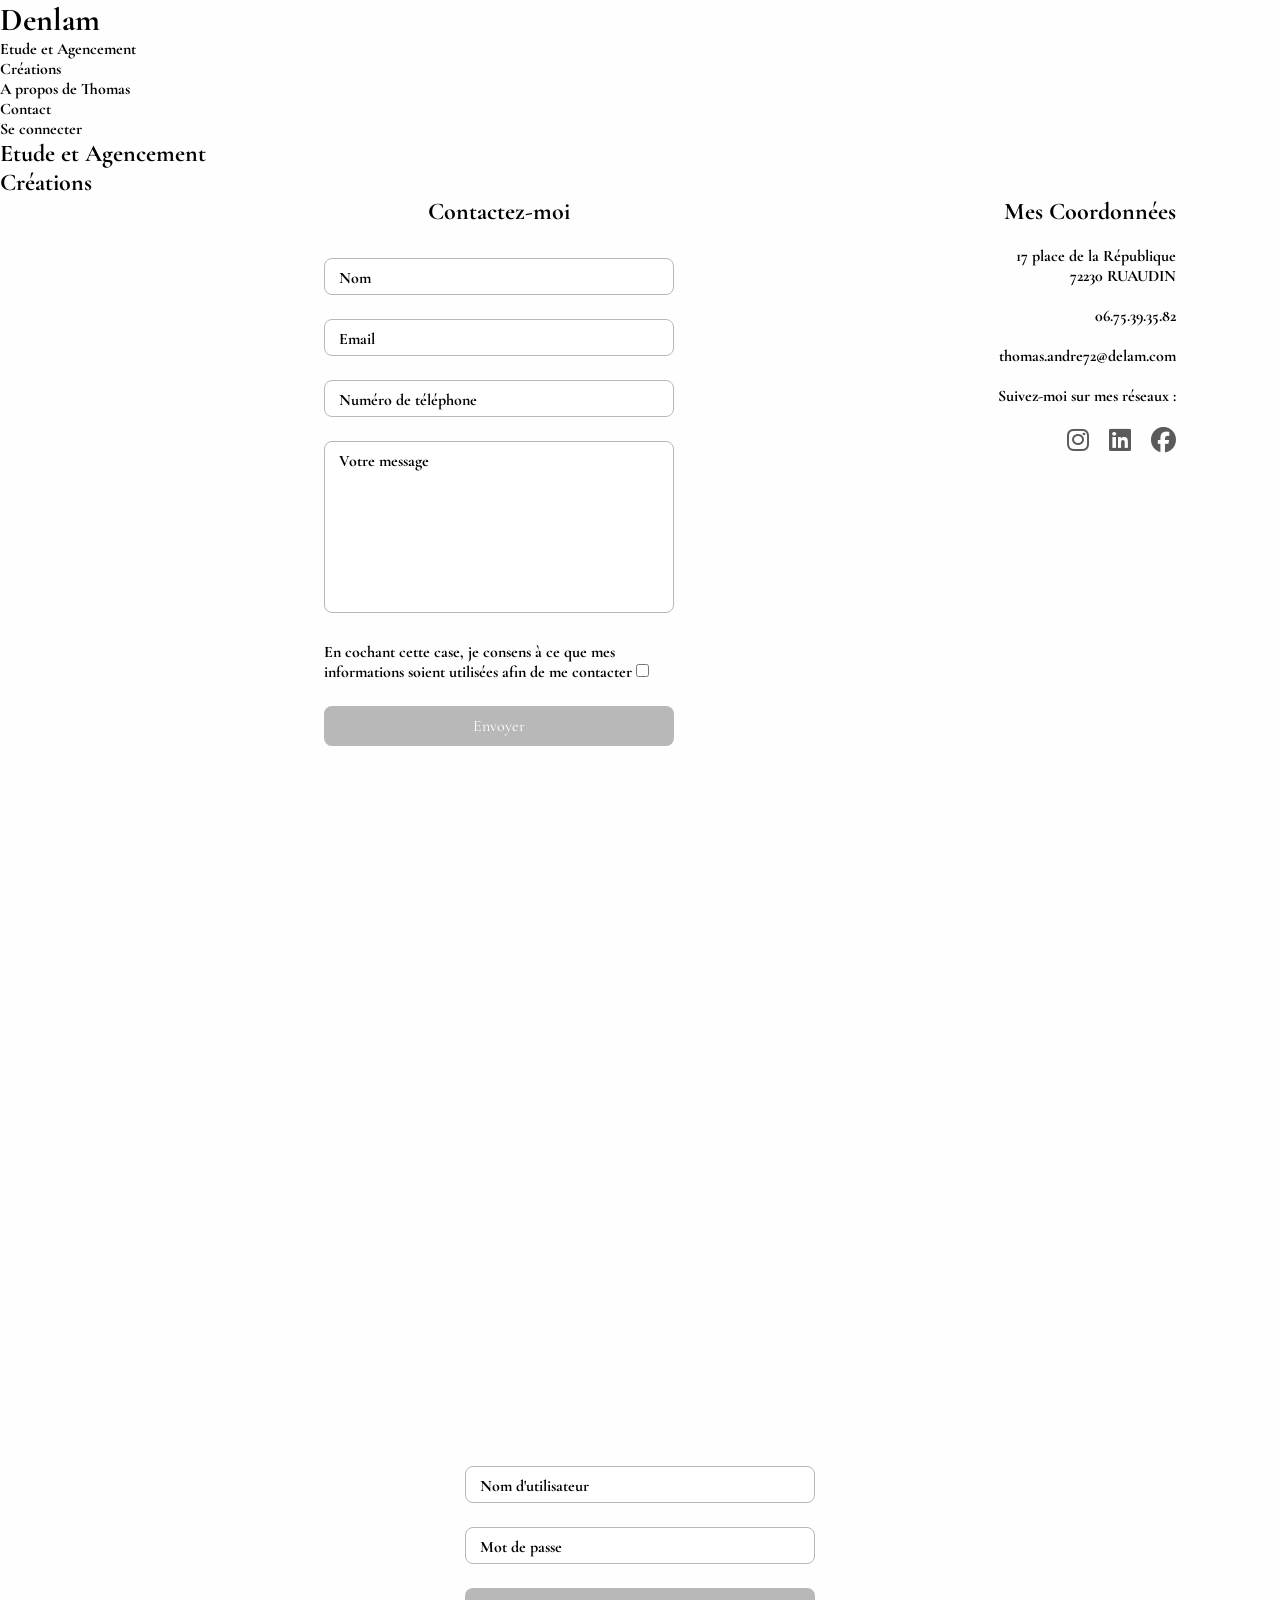
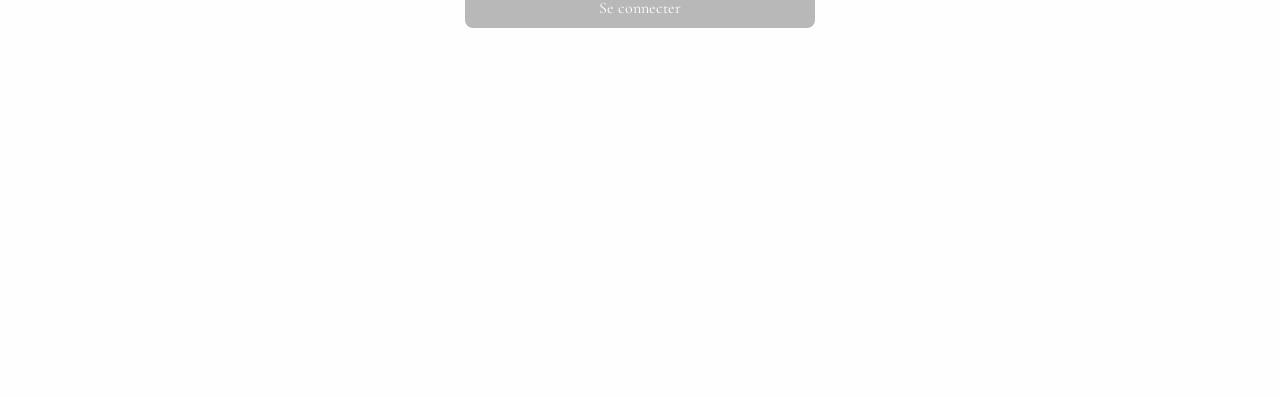
==== index.html @ d14b2eca "Création des formulaires contact et login + coordonnées" ====
<!doctype html>
<html lang="fr">
  <head>
    <meta charset="UTF-8" />
    <meta name="viewport" content="width=device-width, initial-scale=1.0" />
    <title>Denlam</title>
    <link rel="stylesheet" href="styles.css" />
    <link
      rel="stylesheet"
      href="https://cdnjs.cloudflare.com/ajax/libs/font-awesome/6.5.0/css/all.min.css"
    />
    <link rel="preconnect" href="https://fonts.googleapis.com" />
    <link rel="preconnect" href="https://fonts.gstatic.com" crossorigin />
    <link
      href="https://fonts.googleapis.com/css2?family=Cormorant+Garamond:ital,wght@0,300..700;1,300..700&display=swap"
      rel="stylesheet"
    />
  </head>
  <body>
    <header>
      <h1>Denlam</h1>
      <nav>
        <ul>
          <li>Etude et Agencement</li>
          <li>Créations</li>
          <li>A propos de Thomas</li>
          <li>Contact</li>
          <li>Se connecter</li>
        </ul>
      </nav>
    </header>
    <main>
      <section>
        <h2>Etude et Agencement</h2>
      </section>
      <section>
        <h2>Créations</h2>
      </section>
      <section></section>
      <section id="contact">
        <div id="formulaire">
          <h2>Contactez-moi</h2>
          <form action="#" method="post" class="form">
            <div class="input-field">
              <input type="text" required autocomplete="off" />
              <label for="name">Nom</label>
            </div>
            <div class="input-field">
              <input type="email" required autocomplete="off" />
              <label for="email">Email</label>
            </div>
            <div class="input-field">
              <input type="tel" required autocomplete="off" />
              <label for="telephone">Numéro de téléphone</label>
            </div>
            <div class="input-field">
              <textarea
                name="message"
                id="message"
                cols="30"
                rows="10"
                required
              ></textarea>
              <label for="message">Votre message</label>
            </div>
            <label class="container_checkbox"
              >En cochant cette case, je consens à ce que mes informations
              soient utilisées afin de me contacter
              <input type="checkbox" required="required" />
              <span class="checkmark"></span>
            </label>
            <button class="btn">Envoyer</button>
          </form>
        </div>
        <div id="coordonnées">
          <h2>Mes Coordonnées</h2>
          <br />
          <p>17 place de la République</p>
          <p>72230 RUAUDIN</p>
          <br />
          <p>06.75.39.35.82</p>
          <br />
          <p>thomas.andre72@delam.com</p>
          <br />
          <div id="reseaux">
            <p>Suivez-moi sur mes réseaux :</p>
            <span>
              <a href="https://www.instagram.com/" target="_blank"
                ><i class="fa-brands fa-instagram"></i
              ></a>
              <a href="https://www.linkedin.com/" target="_blank"
                ><i class="fa-brands fa-linkedin"></i
              ></a>
              <a href="https://www.facebook.com/" target="_blank"
                ><i class="fa-brands fa-facebook"></i></a
            ></span>
          </div>
        </div>
      </section>
      <section id="login">
        <div>
          <!-- <h2>Se connecter</h2> -->
          <form action="" class="form">
            <div class="input-field">
              <input type="text" required autocomplete="off" />
              <label for="username">Nom d'utilisateur</label>
            </div>
            <div class="input-field">
              <input type="password" required autocomplete="off" />
              <label for="passeword">Mot de passe</label>
            </div>
            <button class="btn">Se connecter</button>
          </form>
        </div>
      </section>
    </main>
    <footer></footer>
  </body>
</html>
---- styles.css ----
/* importer les fonts */
*{
    margin: 0;
    padding: 0;
    box-sizing: border-box;
}
body{
    background-color: rgb(255, 254, 254);
    font-family: "Cormorant Garamond", serif;
    font-weight: 800;
}
#reseaux {
  display: flex;
  flex-direction: column;
  gap: 20px;
}
#reseaux span {
    display: flex;
    justify-content: flex-end; 
    gap: 20px;
}
#reseaux span a {
  font-size: 25px;
  color: rgb(91, 89, 89);
}
#contact{
    display: flex;
}
#formulaire{ 
    height: 100vh;  
    display: flex;
    width: 78%;
    flex-direction: column;
    justify-content: flex-start;
    align-items: center;
}
#coordonnées{
    display: flex;
    flex-direction: column;
    text-align: right;
    padding-right: 80px;
}
textarea{
    resize: none;
    width: 100%;
}
form {
  max-width: 900px;
  margin: 2rem auto;
  display: flex;
  flex-direction: column;
  gap: 1.5rem;
}

#login{
    position: relative;
    height: 100vh;
    display: flex;
    flex-direction: column;
    justify-content: center;
    align-items: center;
}
.input-field,
.container_checkbox{
    position: relative;
    width: 350px;
}
.input-field label{
    position: absolute;
    pointer-events: none;
    border-color: transparent;
    left: 15px;
    transform: translateY(0.6rem);
    transition: all 0.3s ease;
}
.input-field input,
.input-field textarea{
    padding: 10px 15px;
    font-style: 1rem;
    border-radius: 8px;
    border: 1px solid #b9b8b8;
    letter-spacing: 1px;
    width: 100%;
    background-color: #ffffff;
}
.input-field input:focus,
.input-field input:valid,
.input-field textarea:focus,
.input-field textarea:valid{
outline: none;
}
.input-field input:focus ~ label,
.input-field input:valid ~ label,
.input-field textarea:focus ~ label,
.input-field textarea:valid ~ label{
    transform: translateY(-51%) translateX(-10px) scale(0.8);
background-color: #fff;
padding: 0px 5px;
color: #b9b8b8;
font-weight: bold;
letter-spacing: 1px;
border: none;
border-radius: 100px;
}

.btn{
    padding: 10px 15px;
    font-size: 1rem;
    font-family: "Cormorant Garamond", serif;
    border-radius: 8px;
    border: none;
    background-color: #b9b8b8;
    color: #fff;
    cursor: pointer;
}
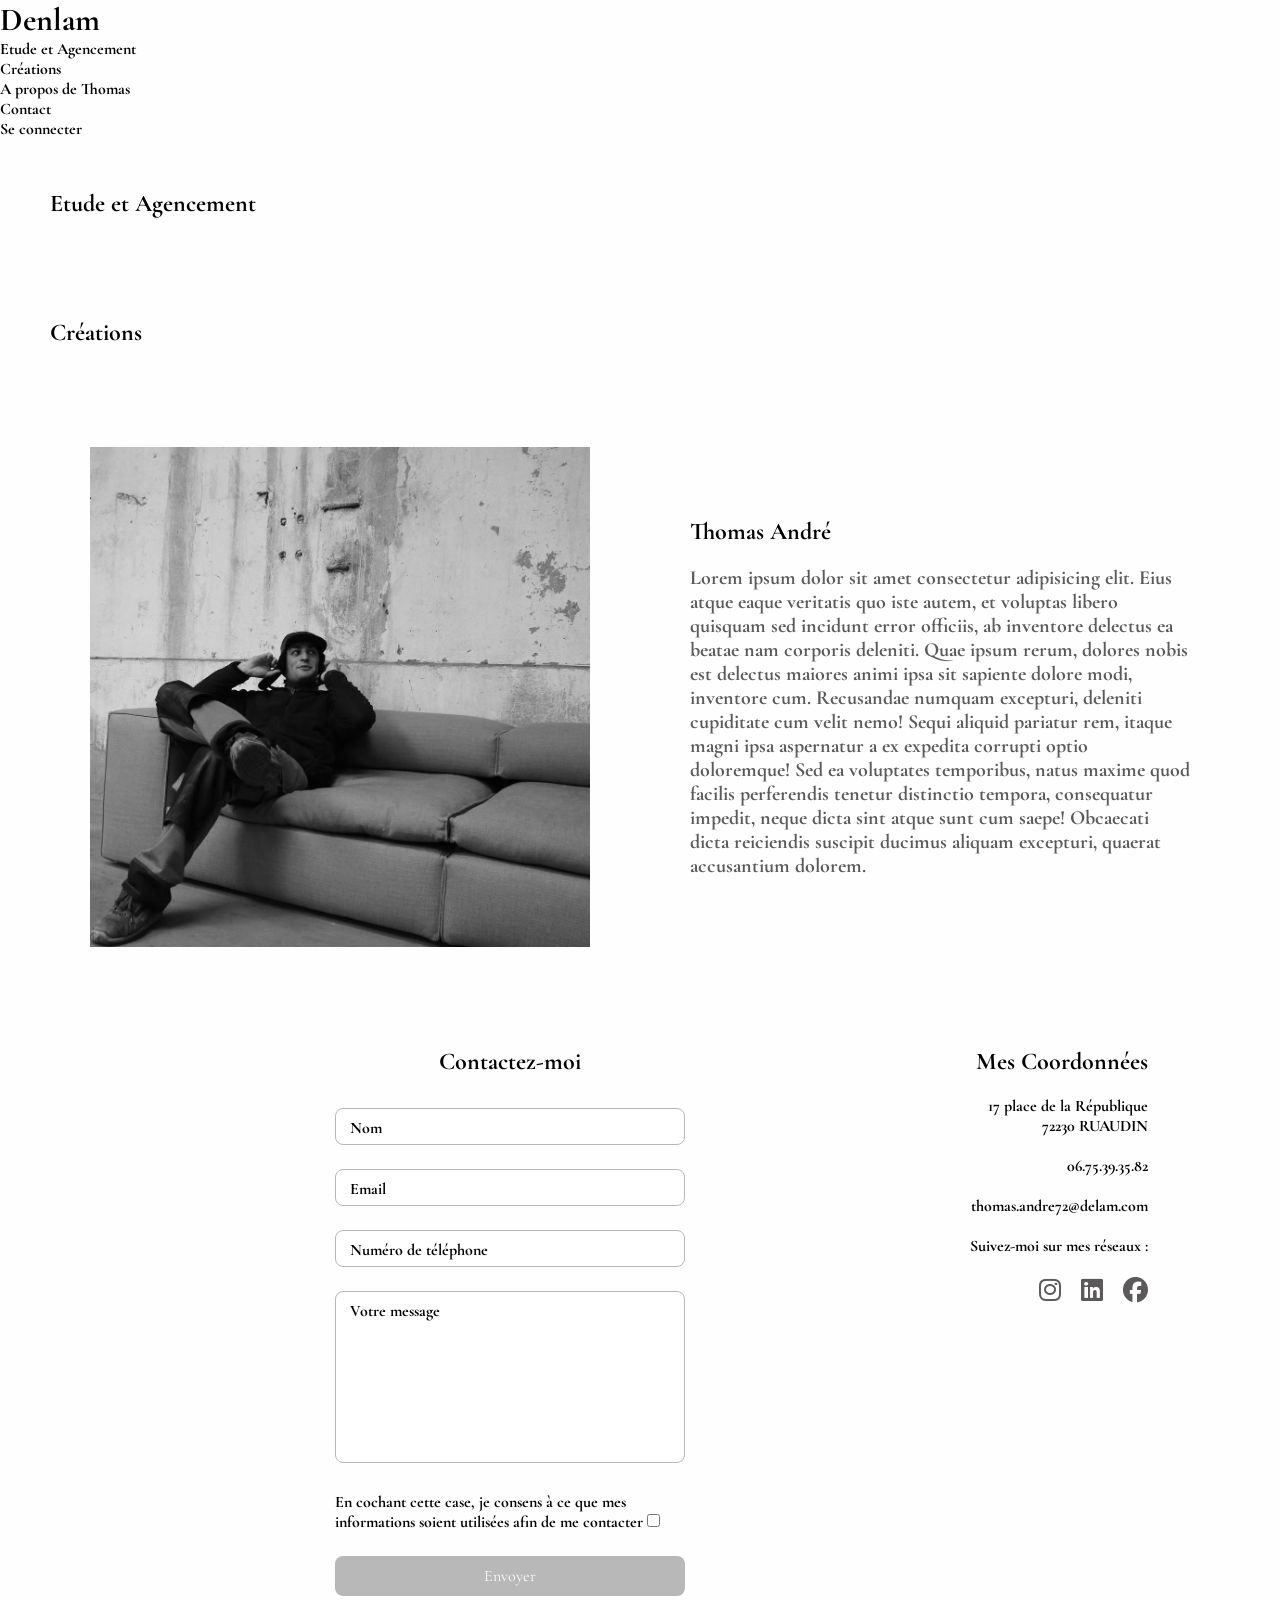
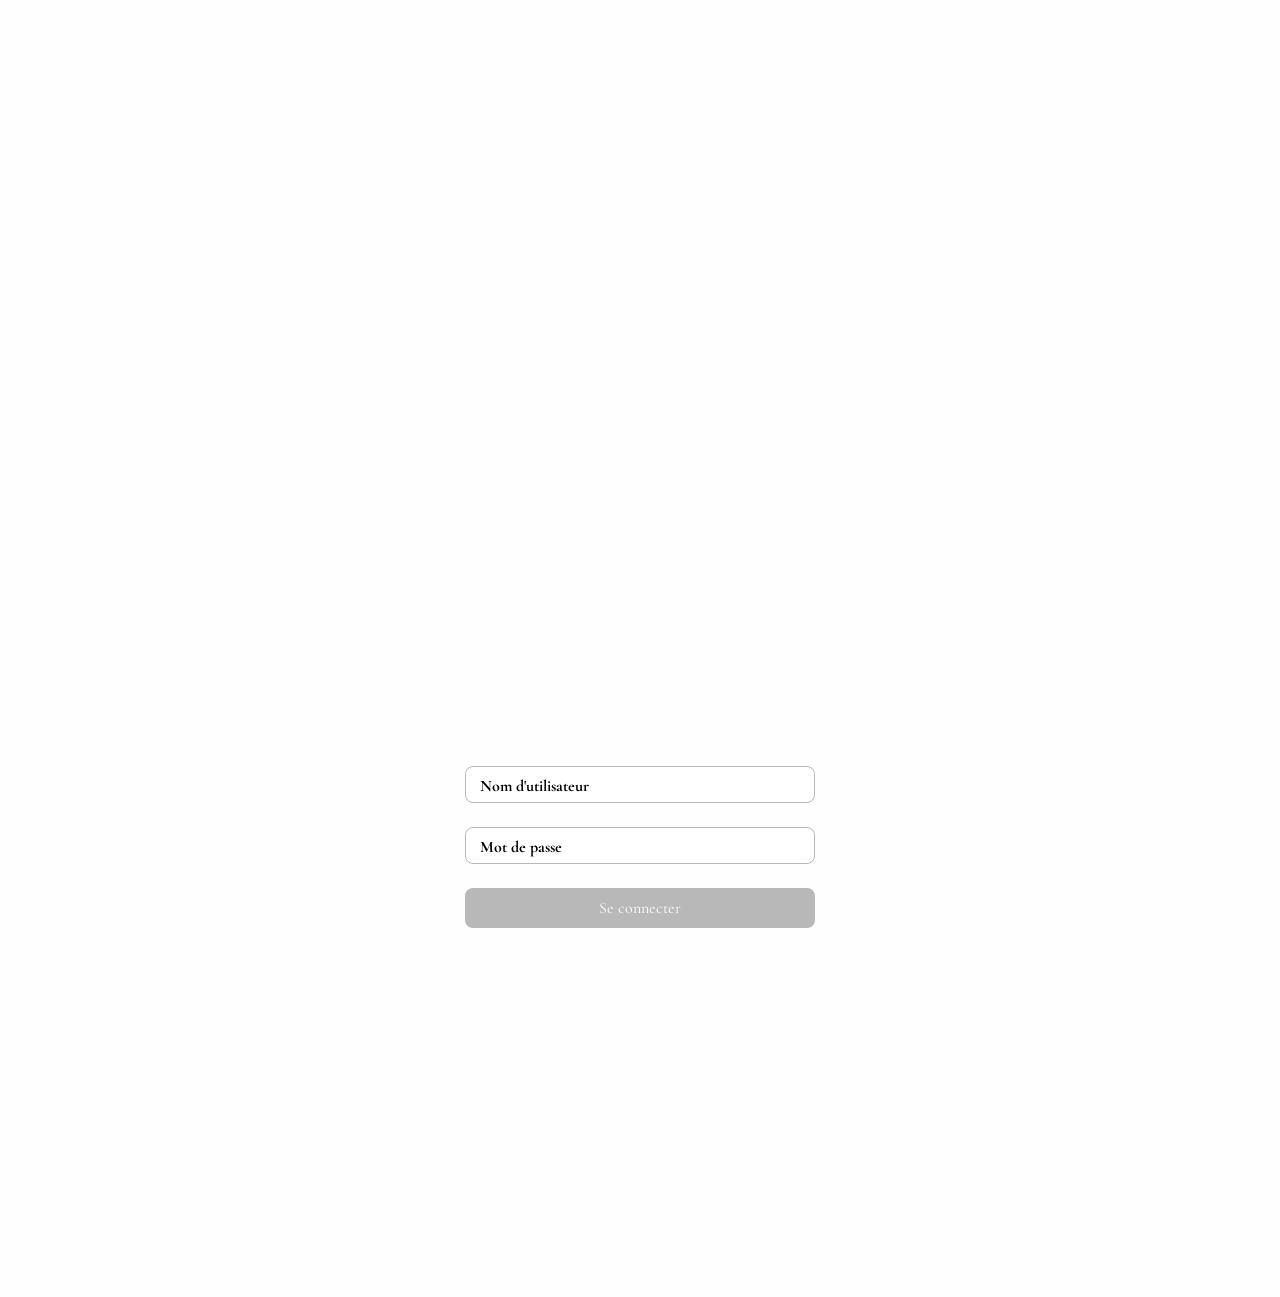
==== commit d24297d7: "Ajout partie A propos" ====
--- a/index.html
+++ b/index.html
@@ -36,7 +36,32 @@
       <section>
         <h2>Créations</h2>
       </section>
-      <section></section>
+      <section id="apropos">
+        <div>
+          <img
+            src="./29187328_342070366296998_4856011482237763584_n.jpg"
+            alt="Portrait de Thomas"
+          />
+          <span>
+            <h2>Thomas André</h2>
+            <br />
+            <p>
+              Lorem ipsum dolor sit amet consectetur adipisicing elit. Eius
+              atque eaque veritatis quo iste autem, et voluptas libero quisquam
+              sed incidunt error officiis, ab inventore delectus ea beatae nam
+              corporis deleniti. Quae ipsum rerum, dolores nobis est delectus
+              maiores animi ipsa sit sapiente dolore modi, inventore cum.
+              Recusandae numquam excepturi, deleniti cupiditate cum velit nemo!
+              Sequi aliquid pariatur rem, itaque magni ipsa aspernatur a ex
+              expedita corrupti optio doloremque! Sed ea voluptates temporibus,
+              natus maxime quod facilis perferendis tenetur distinctio tempora,
+              consequatur impedit, neque dicta sint atque sunt cum saepe!
+              Obcaecati dicta reiciendis suscipit ducimus aliquam excepturi,
+              quaerat accusantium dolorem.
+            </p></span
+          >
+        </div>
+      </section>
       <section id="contact">
         <div id="formulaire">
           <h2>Contactez-moi</h2>
--- a/styles.css
+++ b/styles.css
@@ -9,6 +9,28 @@
     font-family: "Cormorant Garamond", serif;
     font-weight: 800;
 }
+#apropos img{
+    height: 500px;
+}
+#apropos div{
+    display: flex;
+    justify-content: space-around;
+    align-items: center;
+    gap: 20px;
+}
+#apropos p{
+    width: 500px;
+    font-size: 20px;
+    color: rgb(91, 89, 89);
+}
+
+section {
+    padding: 50px;
+}
+
+
+
+
 #reseaux {
   display: flex;
   flex-direction: column;
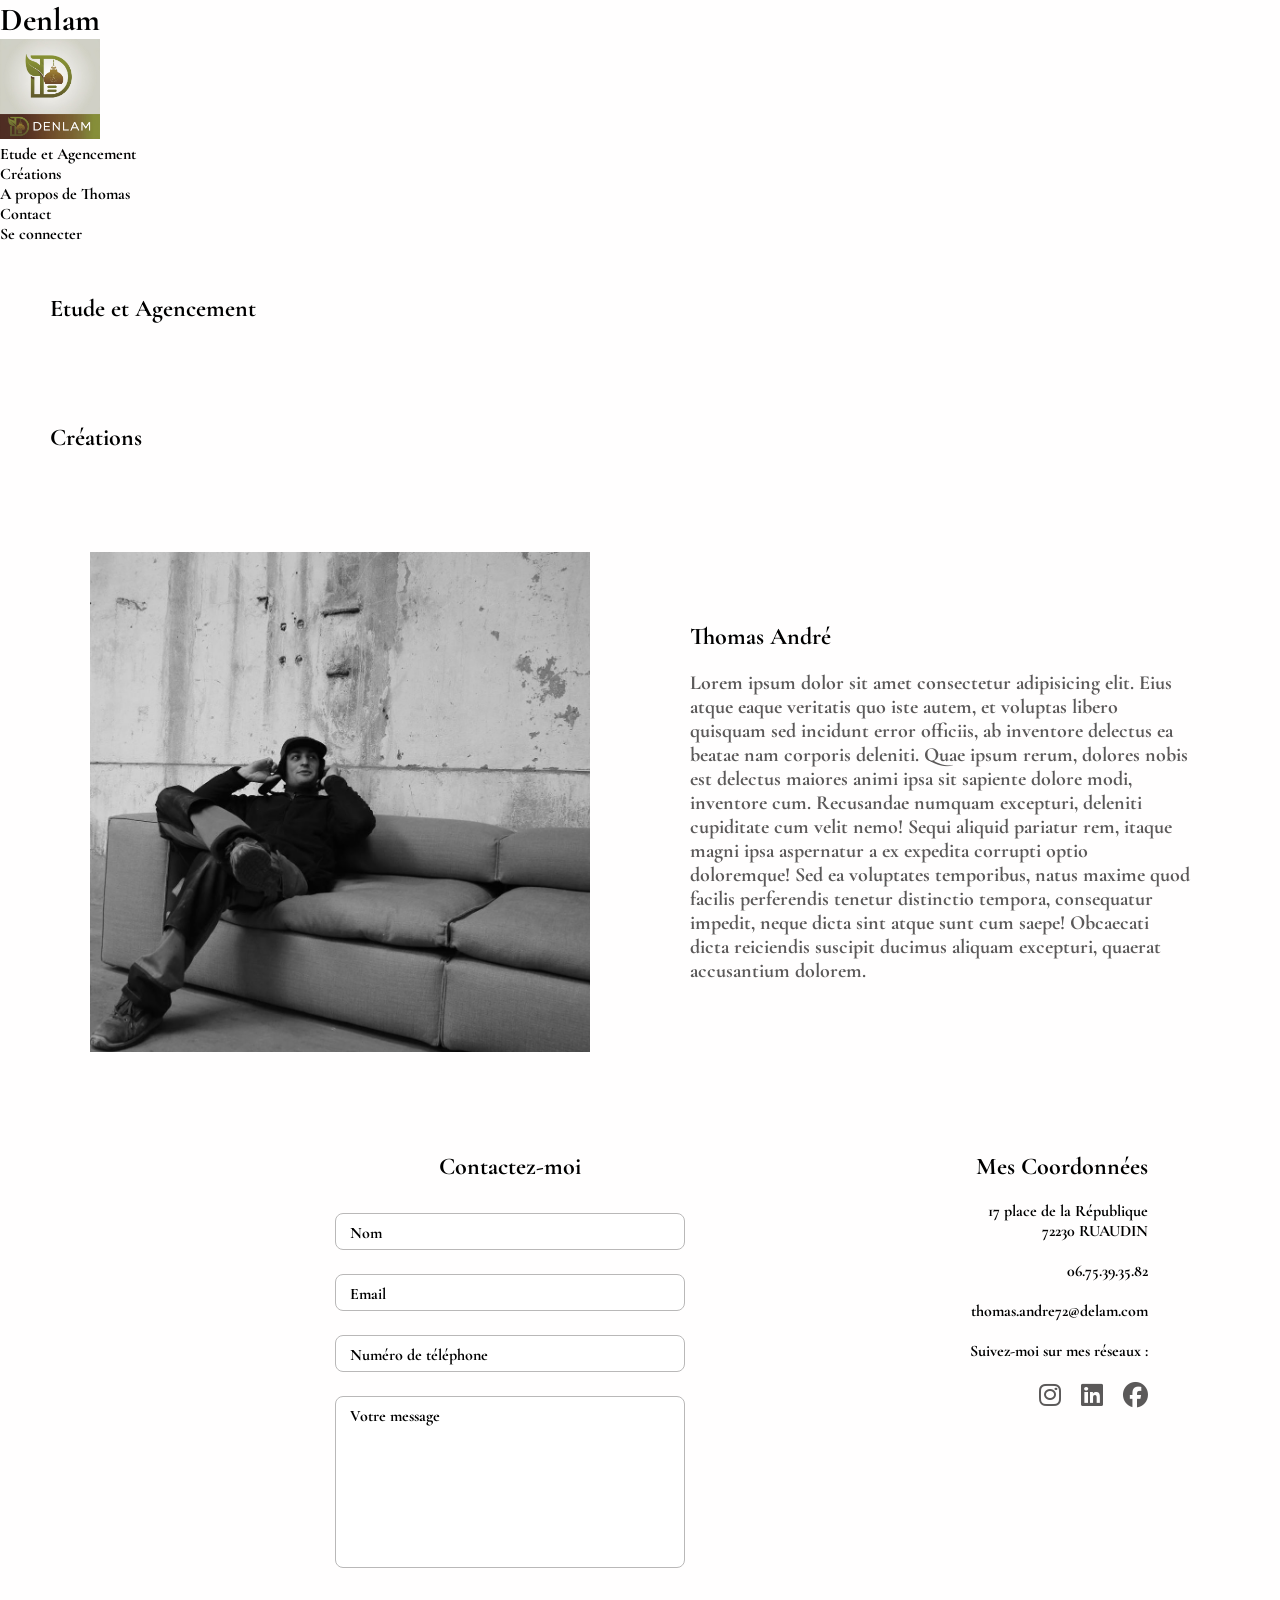
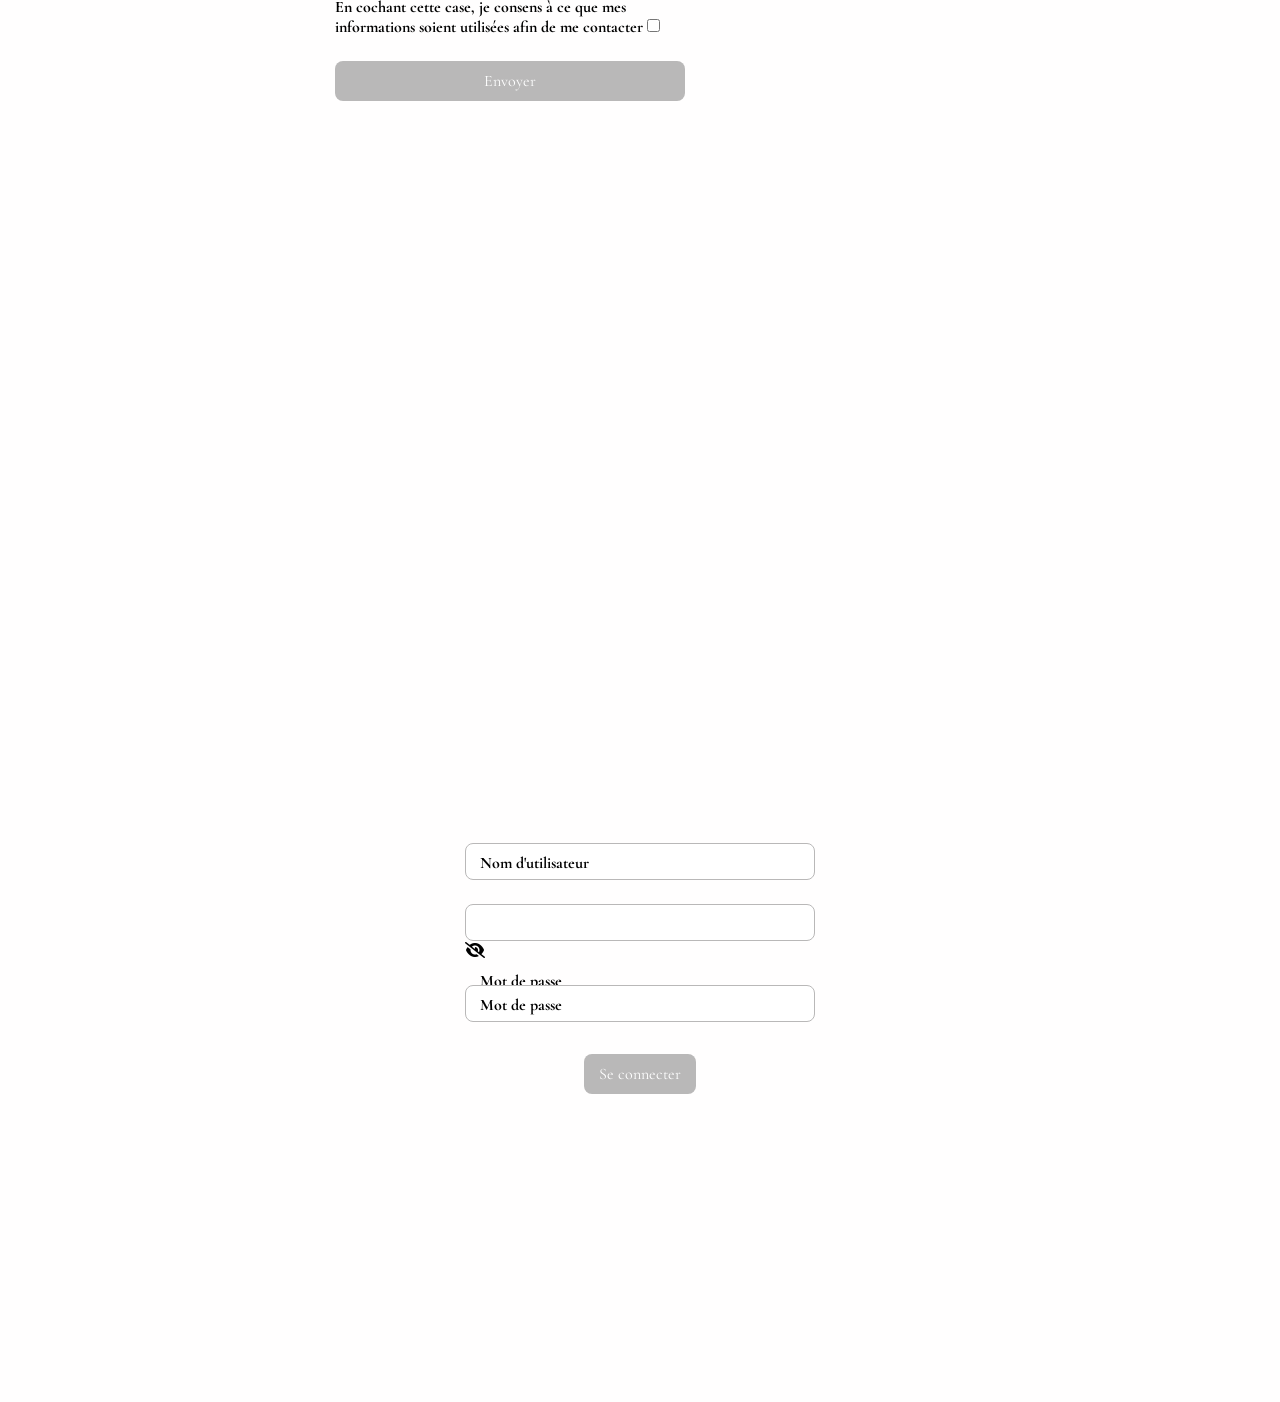
==== commit 0b35114c: "Ajout eye passeword" ====
--- a/index.html
+++ b/index.html
@@ -15,10 +15,12 @@
       href="https://fonts.googleapis.com/css2?family=Cormorant+Garamond:ital,wght@0,300..700;1,300..700&display=swap"
       rel="stylesheet"
     />
+    <script src="script.js" defer></script>
   </head>
   <body>
     <header>
       <h1>Denlam</h1>
+      <img src="./original.png" alt="">
       <nav>
         <ul>
           <li>Etude et Agencement</li>
@@ -130,9 +132,32 @@
               <input type="text" required autocomplete="off" />
               <label for="username">Nom d'utilisateur</label>
             </div>
+
             <div class="input-field">
-              <input type="password" required autocomplete="off" />
-              <label for="passeword">Mot de passe</label>
+              <div class="input-wrapper">
+                <input
+                  type="password"
+                  required
+                  autocomplete="off"
+                  class="input-control"
+                  id="passwordField"
+                />
+                <i class="fa-solid fa-eye-slash" id="eyeIconClose"></i>
+              <i class="fa-solid fa-eye" id="eyeIconOpen" style="display: none;"></i>
+            </div>
+                <label for="password" class="input-label" >Mot de passe</label>
+              </div>
+
+              <!-- OK SANS EYE  -->
+              <div class="input-field">
+                <input
+                  type="password"
+                  required
+                  autocomplete="off"
+                  class="input-control"
+                />
+                <label for="passeword" class="input-label">Mot de passe</label>
+              </div>
             </div>
             <button class="btn">Se connecter</button>
           </form>
--- a/styles.css
+++ b/styles.css
@@ -8,6 +8,10 @@
     background-color: rgb(255, 254, 254);
     font-family: "Cormorant Garamond", serif;
     font-weight: 800;
+}
+header img{
+    height: 100px;  
+    
 }
 #apropos img{
     height: 500px;
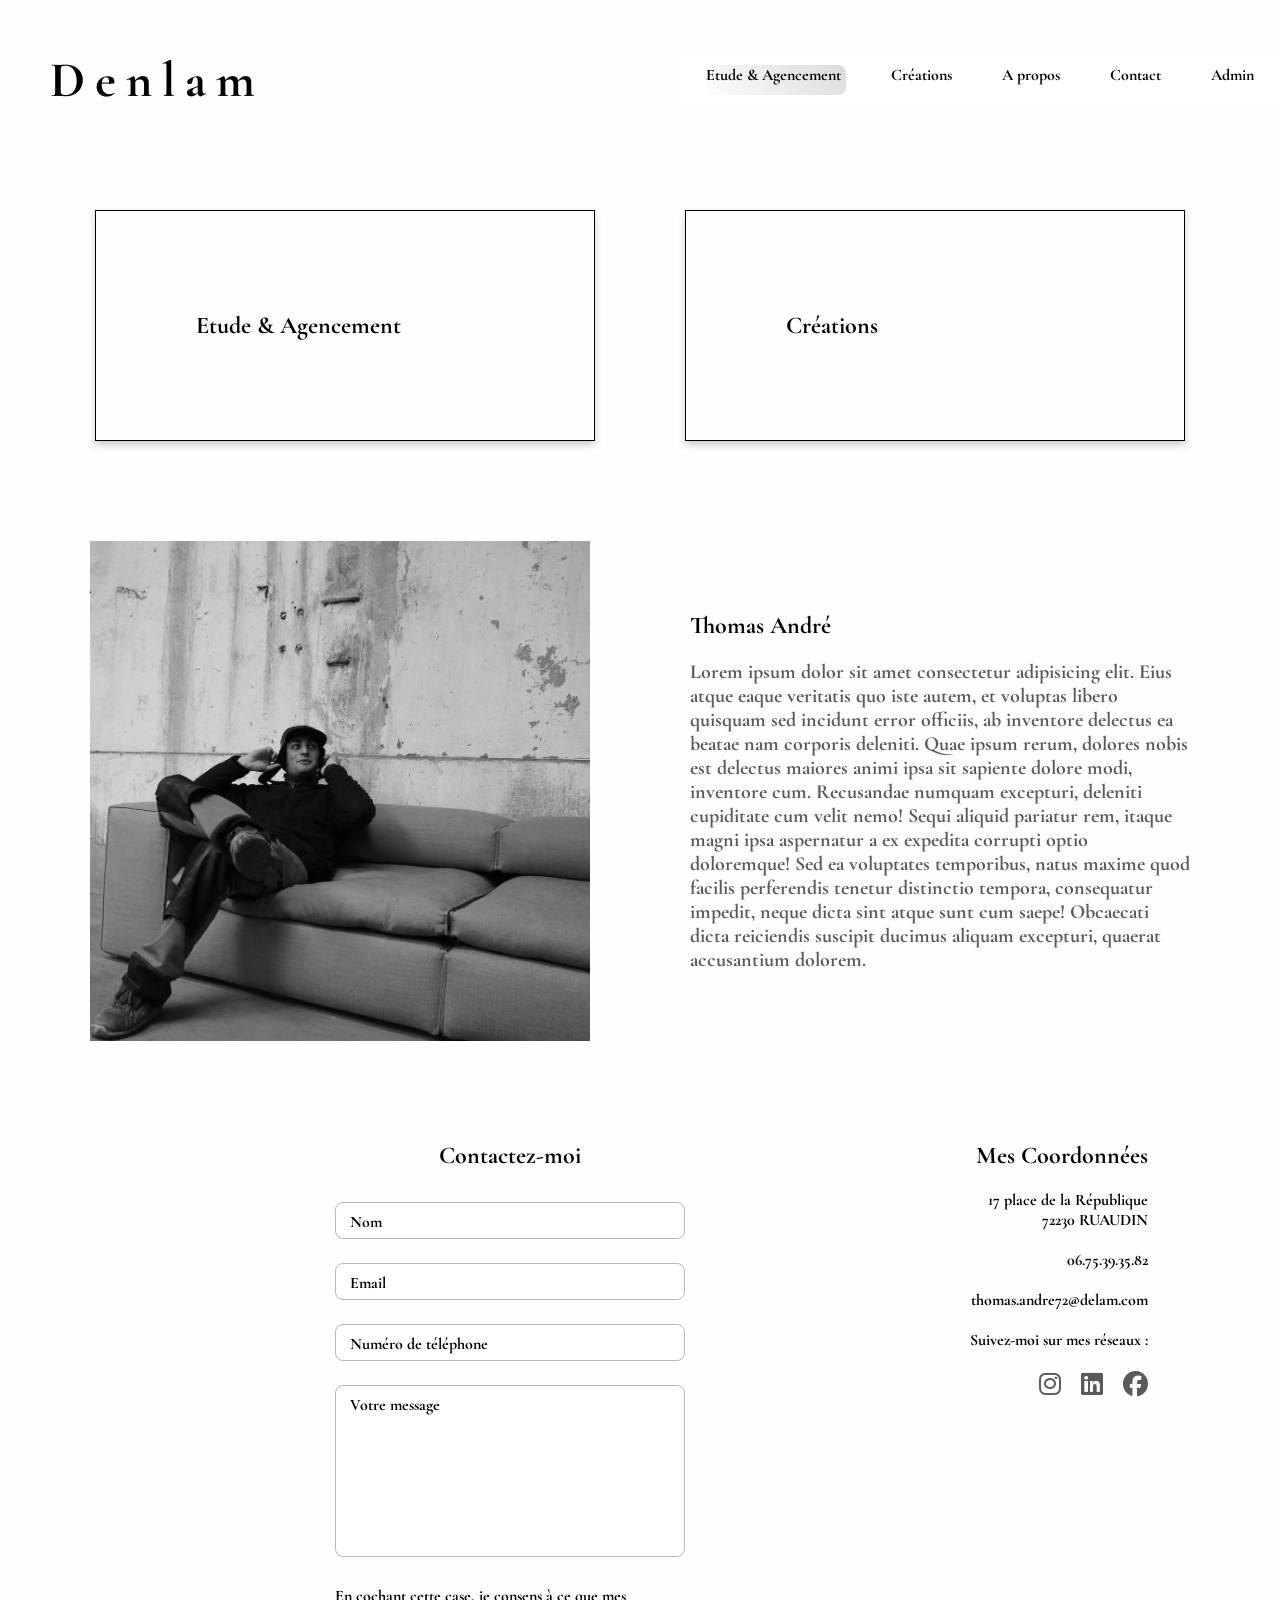
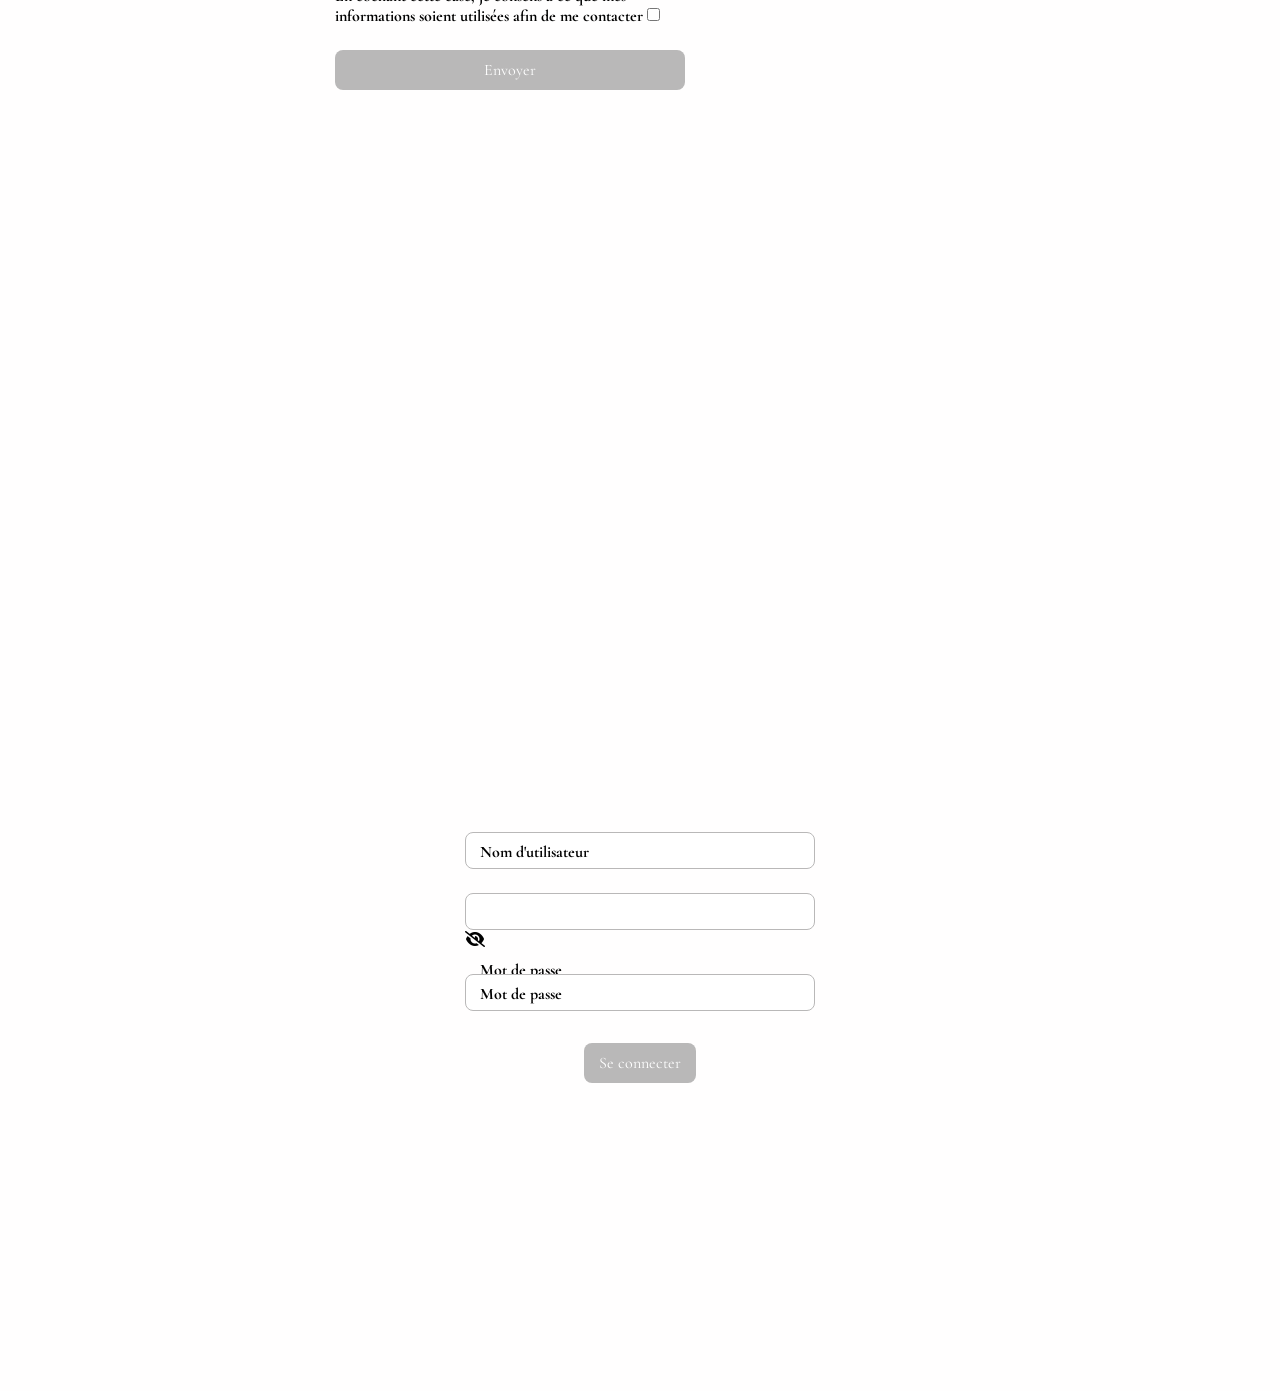
==== commit 96d35e64: "Ajout de la barre de navigation" ====
--- a/index.html
+++ b/index.html
@@ -20,23 +20,25 @@
   <body>
     <header>
       <h1>Denlam</h1>
-      <img src="./original.png" alt="">
       <nav>
         <ul>
-          <li>Etude et Agencement</li>
-          <li>Créations</li>
-          <li>A propos de Thomas</li>
-          <li>Contact</li>
-          <li>Se connecter</li>
+          <li><a href="">Etude & Agencement</a></li>
+          <li><a href="">Créations</a></li>
+          <li><a href="#apropos">A propos</a></li>
+          <li><a href="#contact">Contact</a></li>
+          <li><a href="#login">Admin</a></li>
+          <span></span>
         </ul>
       </nav>
     </header>
     <main>
-      <section>
-        <h2>Etude et Agencement</h2>
-      </section>
-      <section>
+      <section id="card">
+      <div>
+        <h2>Etude & Agencement</h2>
+      </div>
+      <div>
         <h2>Créations</h2>
+      </div>
       </section>
       <section id="apropos">
         <div>
--- a/styles.css
+++ b/styles.css
@@ -9,10 +9,99 @@
     font-family: "Cormorant Garamond", serif;
     font-weight: 800;
 }
-header img{
-    height: 100px;  
-    
-}
+header{
+    margin-top: 50px;
+    margin-bottom: 50px;
+    margin-left: 50px;
+    display: flex;
+    justify-content: space-between;
+    align-items: center;
+}
+h1{
+    letter-spacing: 10px;
+    font-size: 50px;
+}
+nav{
+    position: relative;
+    width: 600px;
+    height: 50px;
+    background: rgb(255, 255, 255);
+    border-radius: 8px;
+    display: flex;
+    justify-content: center;
+    align-items: center;
+}
+nav ul{
+  display: flex;
+  list-style: none;
+  height: 60%;
+  gap: 50px;
+  position: relative;
+}
+
+nav ul span{
+  position: absolute;
+    top: 0;
+    left: 0;
+    width: 140px;
+    height: 100%;
+    background: linear-gradient(45deg,#fcf9f9, #b9b8b8 );
+    border-radius: 8px;
+    transition: 0.5s;
+    z-index: 0;
+    opacity: 0.5;
+}
+
+nav ul li a{
+  position: relative;
+  z-index: 1;
+  text-decoration: none;
+  color: black;
+}
+
+/* déplacements */
+
+nav ul li:nth-child(1):hover ~ span{
+  left: 0;
+}
+
+nav ul li:nth-child(2):hover ~ span{
+  left: 165px;   
+  width: 100px;  
+}
+
+nav ul li:nth-child(3):hover ~ span{
+  left: 275px;   
+  width: 100px;  
+}
+
+nav ul li:nth-child(4):hover ~ span{
+  left: 380px;   
+  width: 100px;   
+}
+
+nav ul li:nth-child(5):hover ~ span{
+  left: 480px;   
+  width: 100px;   
+}
+
+#card{
+    display: flex;
+    justify-content: space-around;
+}
+#card > div{
+    border: 1px solid black;
+    box-shadow: 0 4px 8px rgba(0, 0, 0, 0.2);
+    width: 500px;
+    padding: 100px;
+    cursor: pointer;
+}
+
+
+
+
+
+
 #apropos img{
     height: 500px;
 }
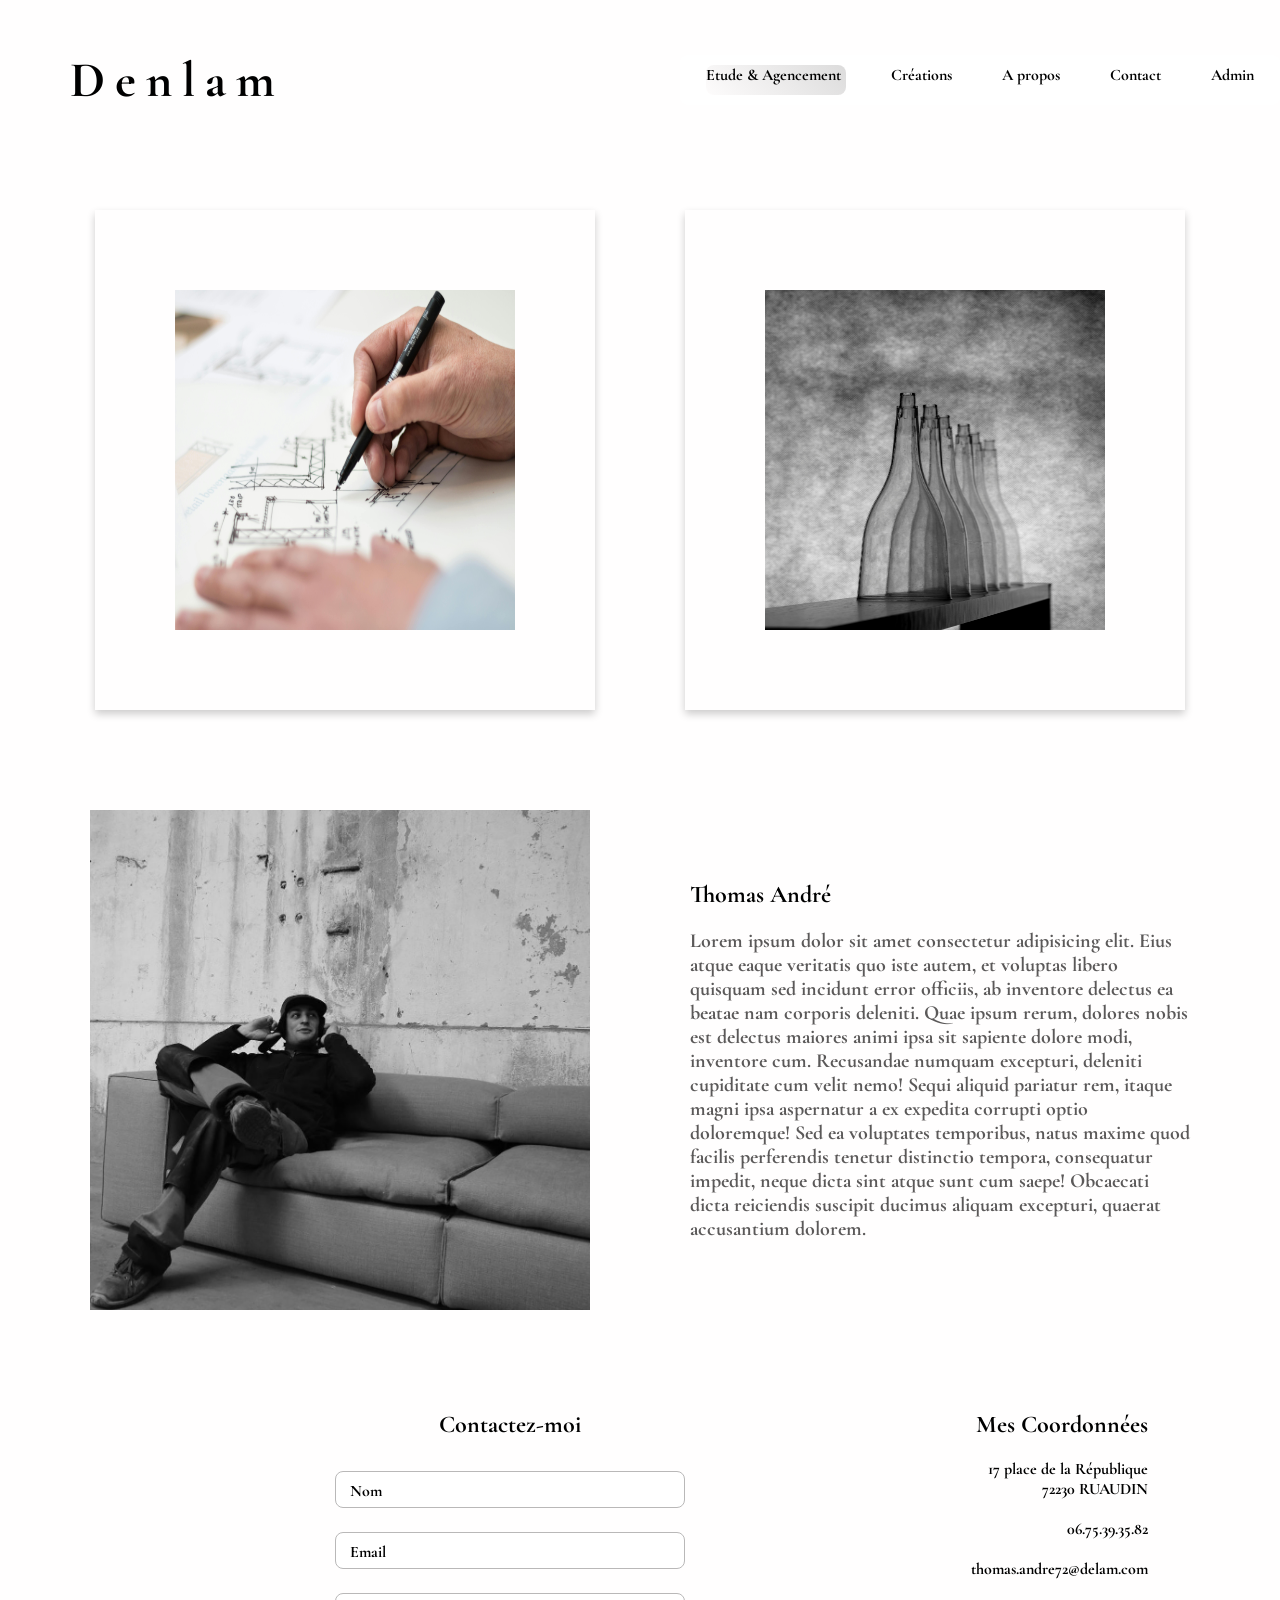
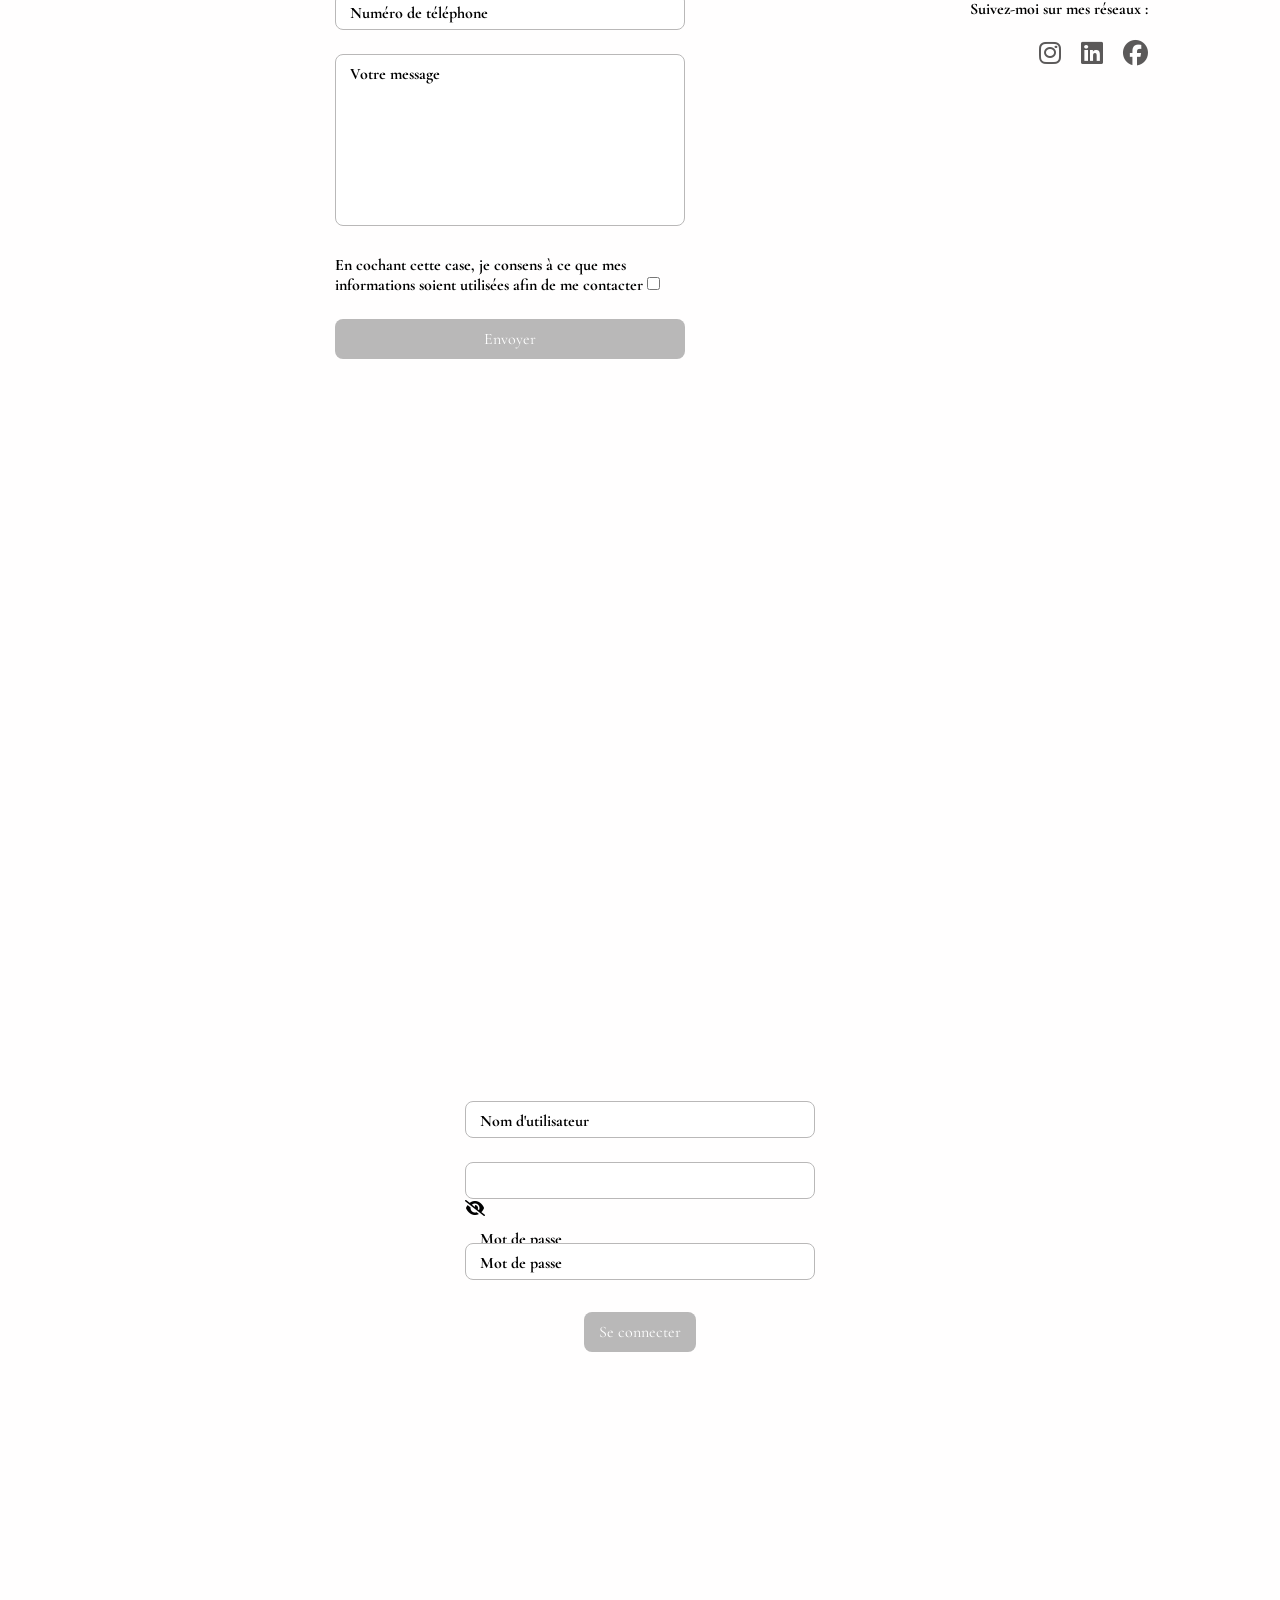
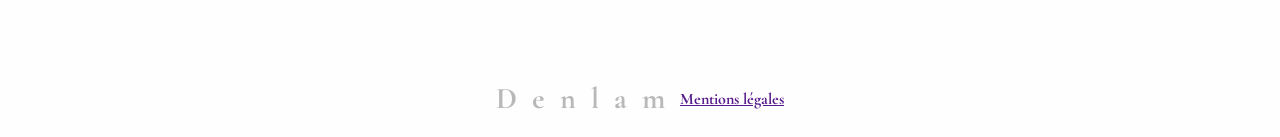
==== commit aaeff034: "Ajout des card E&A et page création" ====
--- a/index.html
+++ b/index.html
@@ -23,7 +23,7 @@
       <nav>
         <ul>
           <li><a href="">Etude & Agencement</a></li>
-          <li><a href="">Créations</a></li>
+          <li><a href="creations.html">Créations</a></li>
           <li><a href="#apropos">A propos</a></li>
           <li><a href="#contact">Contact</a></li>
           <li><a href="#login">Admin</a></li>
@@ -33,12 +33,16 @@
     </header>
     <main>
       <section id="card">
-      <div>
-        <h2>Etude & Agencement</h2>
+        <div>
+        <img src="./pexels-lexovertoom-1109541.jpg" alt="">
+        <p>Etude & Agencement</p>
       </div>
       <div>
-        <h2>Créations</h2>
+        <img src="./pexels-valentin-ivantsov-2154772556-36476114.jpg" alt="">
+        <p>Créations</p>
       </div>
+      
+      
       </section>
       <section id="apropos">
         <div>
@@ -166,6 +170,9 @@
         </div>
       </section>
     </main>
-    <footer></footer>
+    <footer>
+      <h3>Denlam</h3>
+      <a href="">Mentions légales</a>
+    </footer>
   </body>
 </html>
--- a/styles.css
+++ b/styles.css
@@ -12,7 +12,7 @@
 header{
     margin-top: 50px;
     margin-bottom: 50px;
-    margin-left: 50px;
+    margin-left: 70px;
     display: flex;
     justify-content: space-between;
     align-items: center;
@@ -21,6 +21,18 @@
     letter-spacing: 10px;
     font-size: 50px;
 }
+h3{
+letter-spacing: 15px;
+font-size: 30px;
+color: #b9b8b8;
+}
+footer{
+    display: flex;
+    justify-content: center;
+    align-items: center;
+    padding: 20px 80px;
+}
+
 nav{
     position: relative;
     width: 600px;
@@ -85,19 +97,51 @@
   width: 100px;   
 }
 
-#card{
+
+#card {
     display: flex;
     justify-content: space-around;
 }
-#card > div{
-    border: 1px solid black;
+
+/* Conteneur pour permettre l’overlay */
+#card > div {
+    position: relative;
+    cursor: pointer;
+        display: flex;
+    justify-content: center;
+    align-items: center;
+}
+/* Ton style d'image conservé */
+#card > div > img {
     box-shadow: 0 4px 8px rgba(0, 0, 0, 0.2);
     width: 500px;
-    padding: 100px;
-    cursor: pointer;
-}
-
-
+    height: 500px;
+    padding: 80px;
+    transition: opacity 0.4s ease;
+}
+
+
+
+
+#card > div > p {
+    position: absolute;
+    opacity: 0;
+    transition: opacity 0.4s ease;
+    /* background: rgba(0,0,0,0.6); */
+    color: black;
+    padding: 10px 20px;
+    font-size: 2rem;
+    pointer-events: none;
+}
+
+/* Effet hover */
+#card > div:hover img {
+    opacity: 0.4;
+}
+
+#card > div:hover p {
+    opacity: 1;
+}
 
 
 
@@ -227,4 +271,21 @@
     background-color: #b9b8b8;
     color: #fff;
     cursor: pointer;
+}
+
+
+/* CREATIONS  */
+
+.gallery {
+	width: 100%;
+	display: grid;
+	grid-template-columns: 1fr 1fr 1fr;
+	grid-column-gap: 20px;
+	grid-row-gap: 20px;
+	margin-top: 30px;
+}
+
+.gallery img {
+	width: 100%;
+height: 457px;
 }
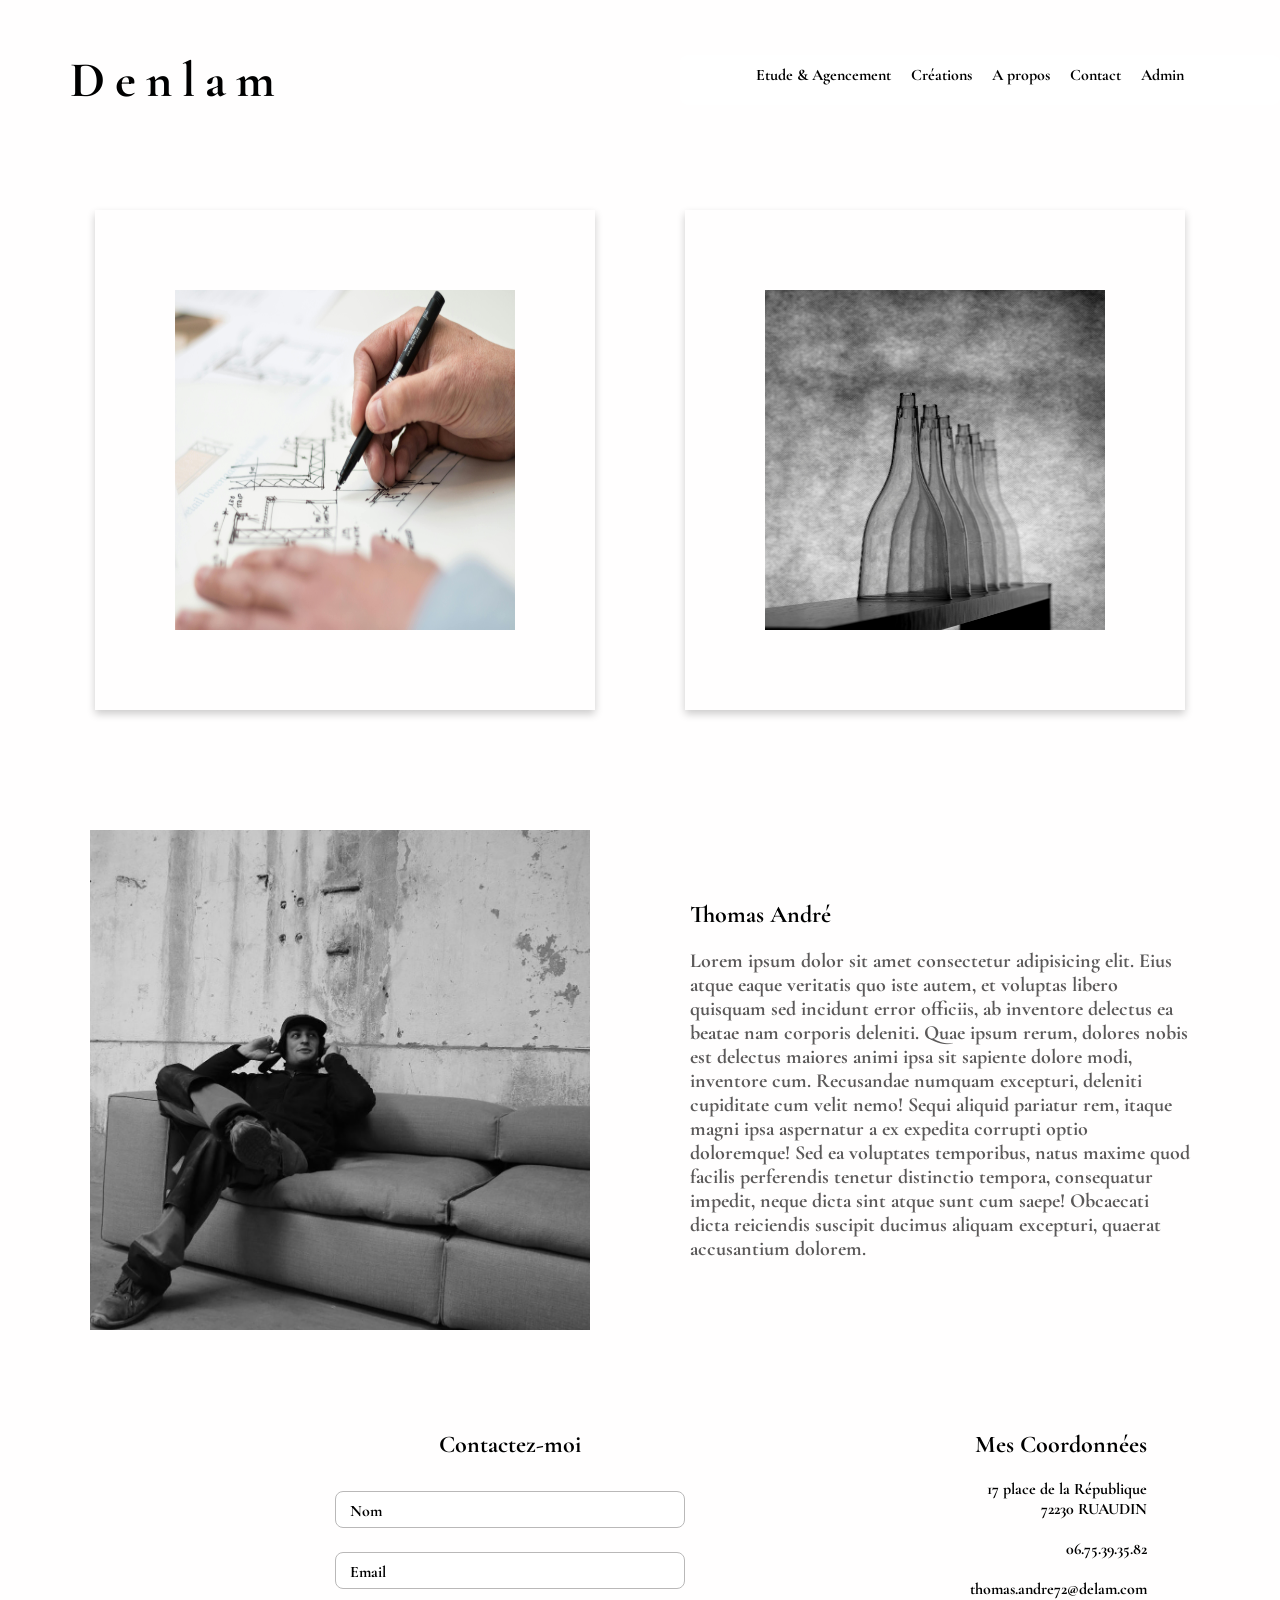
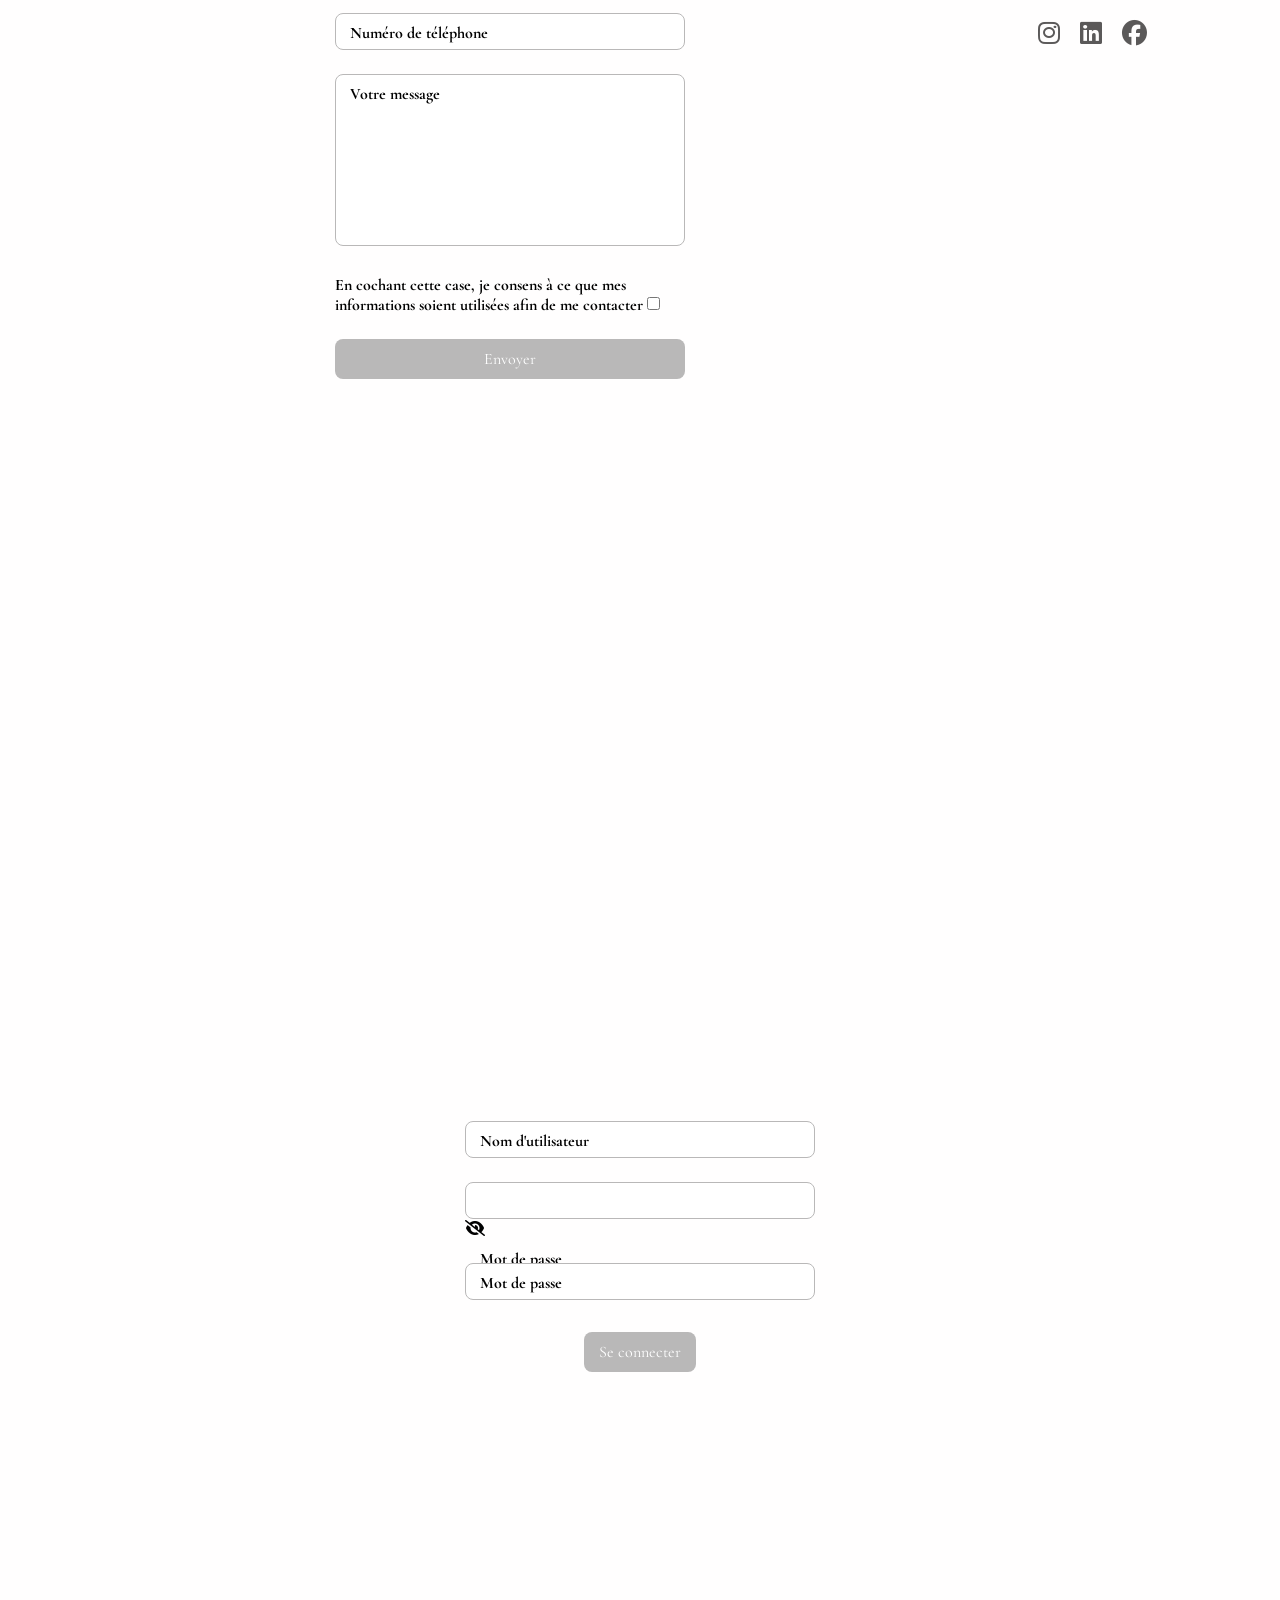
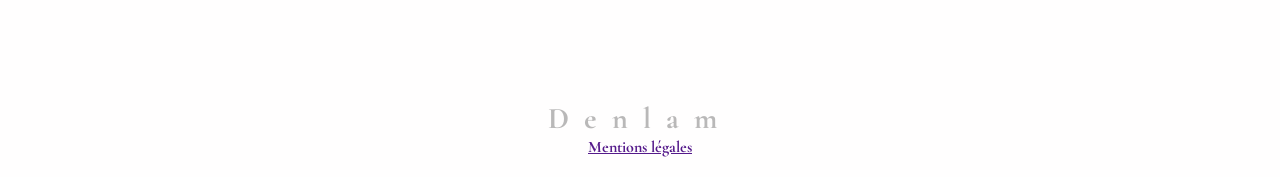
==== commit 26437cd6: "CSS de creations + ajout des filtres" ====
--- a/index.html
+++ b/index.html
@@ -116,7 +116,7 @@
           <p>thomas.andre72@delam.com</p>
           <br />
           <div id="reseaux">
-            <p>Suivez-moi sur mes réseaux :</p>
+          
             <span>
               <a href="https://www.instagram.com/" target="_blank"
                 ><i class="fa-brands fa-instagram"></i
--- a/styles.css
+++ b/styles.css
@@ -1,38 +1,36 @@
 /* importer les fonts */
-*{
-    margin: 0;
-    padding: 0;
-    box-sizing: border-box;
-}
-body{
-    background-color: rgb(255, 254, 254);
-    font-family: "Cormorant Garamond", serif;
-    font-weight: 800;
-}
-header{
-    margin-top: 50px;
-    margin-bottom: 50px;
-    margin-left: 70px;
-    display: flex;
-    justify-content: space-between;
-    align-items: center;
-}
-h1{
-    letter-spacing: 10px;
-    font-size: 50px;
-}
-h3{
-letter-spacing: 15px;
-font-size: 30px;
-color: #b9b8b8;
-}
-footer{
-    display: flex;
-    justify-content: center;
-    align-items: center;
-    padding: 20px 80px;
-}
-
+* {
+  margin: 0;
+  padding: 0;
+  box-sizing: border-box;
+}
+body {
+  background-color: rgb(255, 254, 254);
+  font-family: "Cormorant Garamond", serif;
+  font-weight: 800;
+}
+section {
+  padding: 50px;
+}
+/* HEADER******************* */
+header {
+  margin-top: 50px;
+  margin-bottom: 50px;
+  margin-left: 70px;
+  display: flex;
+  justify-content: space-between;
+  align-items: center;
+}
+h1 {
+  letter-spacing: 10px;
+  font-size: 50px;
+}
+h3 {
+  letter-spacing: 15px;
+  font-size: 30px;
+  color: #b9b8b8;
+}
+/* NAGIVATION ****************** */
 nav{
     position: relative;
     width: 600px;
@@ -40,10 +38,217 @@
     background: rgb(255, 255, 255);
     border-radius: 8px;
     display: flex;
+  justify-content: center;
+  align-items: center;
+}
+nav ul {
+  display: flex;
+  list-style: none;
+  height: 60%;
+  gap: 20px;
+  position: relative;
+}
+
+nav ul li a {
+  position: relative;
+  z-index: 1;
+  text-decoration: none;
+  color: black;
+}
+
+
+/* CARD E&A et CREATIONS  */
+
+#card{
+  display: flex;
+  justify-content: space-around;
+}
+.gallery{
+    padding: 50px;
+    display: grid;
+    grid-template-columns: 1fr 1fr 1fr;
+}
+
+#card > div,
+.gallery > div {
+  position: relative;
+  cursor: pointer;
+  display: flex;
+  justify-content: center;
+  align-items: center;
+  padding-bottom: 20px;
+}
+
+#card > div > img{
+  box-shadow: 0 4px 8px rgba(0, 0, 0, 0.2);
+  width: 500px;
+  height: 500px;
+  padding: 80px;
+  transition: opacity 0.4s ease;
+}
+.gallery > div > img{
+  box-shadow: 0 4px 8px rgba(0, 0, 0, 0.2);
+  width: 400px;
+  height:400px;
+  padding: 30px;
+  transition: opacity 0.4s ease;
+}
+#card > div > p,
+.gallery > div > p{
+  position: absolute;
+  opacity: 0;
+  transition: opacity 0.4s ease;
+  color: black;
+  padding: 10px 20px;
+  font-size: 2rem;
+  pointer-events: none;
+}
+#card > div:hover img,
+.gallery img:hover {
+  opacity: 0.4;
+}
+#card > div:hover p,
+.gallery > div:hover p {
+  opacity: 1;
+}
+
+/* A PROPOS ********************** */
+#apropos img {
+  height: 500px;
+}
+#apropos div {
+  display: flex;
+  justify-content: space-around;
+  align-items: center;
+  gap: 20px;
+}
+#apropos p {
+  width: 500px;
+  font-size: 20px;
+  color: rgb(91, 89, 89);
+}
+
+/* CONTACT **************************** */
+#contact {
+  display: flex;
+}
+#formulaire {
+  height: 100vh;
+  display: flex;
+  width: 78%;
+  flex-direction: column;
+  justify-content: flex-start;
+  align-items: center;
+}
+textarea {
+  resize: none;
+  width: 100%;
+}
+#coordonnées {
+  display: flex;
+  flex-direction: column;
+  text-align: right;
+  padding-right: 80px;
+}
+form {
+  max-width: 900px;
+  margin: 2rem auto;
+  display: flex;
+  flex-direction: column;
+  gap: 1.5rem;
+}
+/* A REVOIR réseaux */
+
+#reseaux {
+  display: flex;
+  flex-direction: column;
+  gap: 20px;
+}
+#reseaux span {
+  display: flex;
+  justify-content: flex-end;
+  gap: 20px;
+}
+#reseaux span a {
+  font-size: 25px;
+  color: rgb(91, 89, 89);
+}
+/* LOGIN ******************* */
+#login {
+  position: relative;
+  height: 100vh;
+  display: flex;
+  flex-direction: column;
+  justify-content: center;
+  align-items: center;
+}
+.input-field,
+.container_checkbox {
+  position: relative;
+  width: 350px;
+}
+.input-field label {
+  position: absolute;
+  pointer-events: none;
+  border-color: transparent;
+  left: 15px;
+  transform: translateY(0.6rem);
+  transition: all 0.3s ease;
+}
+.input-field input,
+.input-field textarea {
+  padding: 10px 15px;
+  font-style: 1rem;
+  border-radius: 8px;
+  border: 1px solid #b9b8b8;
+  letter-spacing: 1px;
+  width: 100%;
+  background-color: #ffffff;
+}
+.input-field input:focus,
+.input-field input:valid,
+.input-field textarea:focus,
+.input-field textarea:valid {
+  outline: none;
+}
+.input-field input:focus ~ label,
+.input-field input:valid ~ label,
+.input-field textarea:focus ~ label,
+.input-field textarea:valid ~ label {
+  transform: translateY(-51%) translateX(-10px) scale(0.8);
+  background-color: #fff;
+  padding: 0px 5px;
+  color: #b9b8b8;
+  font-weight: bold;
+  letter-spacing: 1px;
+  border: none;
+  border-radius: 100px;
+}
+
+.btn {
+  padding: 10px 15px;
+  font-size: 1rem;
+  font-family: "Cormorant Garamond", serif;
+  border-radius: 8px;
+  border: none;
+  background-color: #b9b8b8;
+  color: #fff;
+  cursor: pointer;
+}
+
+/* Filtres ***************** */
+/* NAGIVATION ****************** */
+
+#buttons {
+    position: relative;
+    width: 100%;
+    /* height: 50px; */
+    background: rgb(255, 255, 255);
+    display: flex;
     justify-content: center;
-    align-items: center;
-}
-nav ul{
+}
+
+#container_buttons {
   display: flex;
   list-style: none;
   height: 60%;
@@ -51,241 +256,56 @@
   position: relative;
 }
 
-nav ul span{
+#container_buttons .highlight{
   position: absolute;
-    top: 0;
-    left: 0;
-    width: 140px;
-    height: 100%;
-    background: linear-gradient(45deg,#fcf9f9, #b9b8b8 );
-    border-radius: 8px;
-    transition: 0.5s;
-    z-index: 0;
-    opacity: 0.5;
-}
-
-nav ul li a{
+  top: 0;
+  left: 0;
+  width: 50px;
+  height: 100%;
+  background: linear-gradient(45deg, #fcf9f9, #b9b8b8);
+  border-radius: 8px;
+  transition: 0.5s;
+  z-index: 0;
+  opacity: 0.5;
+}
+
+#container_buttons .button {
   position: relative;
   z-index: 1;
   text-decoration: none;
   color: black;
-}
-
-/* déplacements */
-
-nav ul li:nth-child(1):hover ~ span{
+  border: none;
+  background-color: transparent;
+  font-family: "Cormorant Garamond", serif;
+  font-weight: 800;
+  font-size: 1.5em;
+}
+
+#buttons #container_buttons .button:nth-child(1):hover ~ span {
   left: 0;
 }
 
-nav ul li:nth-child(2):hover ~ span{
-  left: 165px;   
-  width: 100px;  
-}
-
-nav ul li:nth-child(3):hover ~ span{
-  left: 275px;   
-  width: 100px;  
-}
-
-nav ul li:nth-child(4):hover ~ span{
-  left: 380px;   
-  width: 100px;   
-}
-
-nav ul li:nth-child(5):hover ~ span{
-  left: 480px;   
-  width: 100px;   
-}
-
-
-#card {
-    display: flex;
-    justify-content: space-around;
-}
-
-/* Conteneur pour permettre l’overlay */
-#card > div {
-    position: relative;
-    cursor: pointer;
-        display: flex;
-    justify-content: center;
-    align-items: center;
-}
-/* Ton style d'image conservé */
-#card > div > img {
-    box-shadow: 0 4px 8px rgba(0, 0, 0, 0.2);
-    width: 500px;
-    height: 500px;
-    padding: 80px;
-    transition: opacity 0.4s ease;
-}
-
-
-
-
-#card > div > p {
-    position: absolute;
-    opacity: 0;
-    transition: opacity 0.4s ease;
-    /* background: rgba(0,0,0,0.6); */
-    color: black;
-    padding: 10px 20px;
-    font-size: 2rem;
-    pointer-events: none;
-}
-
-/* Effet hover */
-#card > div:hover img {
-    opacity: 0.4;
-}
-
-#card > div:hover p {
-    opacity: 1;
-}
-
-
-
-
-#apropos img{
-    height: 500px;
-}
-#apropos div{
-    display: flex;
-    justify-content: space-around;
-    align-items: center;
-    gap: 20px;
-}
-#apropos p{
-    width: 500px;
-    font-size: 20px;
-    color: rgb(91, 89, 89);
-}
-
-section {
-    padding: 50px;
-}
-
-
-
-
-#reseaux {
-  display: flex;
-  flex-direction: column;
-  gap: 20px;
-}
-#reseaux span {
-    display: flex;
-    justify-content: flex-end; 
-    gap: 20px;
-}
-#reseaux span a {
-  font-size: 25px;
-  color: rgb(91, 89, 89);
-}
-#contact{
-    display: flex;
-}
-#formulaire{ 
-    height: 100vh;  
-    display: flex;
-    width: 78%;
-    flex-direction: column;
-    justify-content: flex-start;
-    align-items: center;
-}
-#coordonnées{
-    display: flex;
-    flex-direction: column;
-    text-align: right;
-    padding-right: 80px;
-}
-textarea{
-    resize: none;
-    width: 100%;
-}
-form {
-  max-width: 900px;
-  margin: 2rem auto;
-  display: flex;
-  flex-direction: column;
-  gap: 1.5rem;
-}
-
-#login{
-    position: relative;
-    height: 100vh;
-    display: flex;
-    flex-direction: column;
-    justify-content: center;
-    align-items: center;
-}
-.input-field,
-.container_checkbox{
-    position: relative;
-    width: 350px;
-}
-.input-field label{
-    position: absolute;
-    pointer-events: none;
-    border-color: transparent;
-    left: 15px;
-    transform: translateY(0.6rem);
-    transition: all 0.3s ease;
-}
-.input-field input,
-.input-field textarea{
-    padding: 10px 15px;
-    font-style: 1rem;
-    border-radius: 8px;
-    border: 1px solid #b9b8b8;
-    letter-spacing: 1px;
-    width: 100%;
-    background-color: #ffffff;
-}
-.input-field input:focus,
-.input-field input:valid,
-.input-field textarea:focus,
-.input-field textarea:valid{
-outline: none;
-}
-.input-field input:focus ~ label,
-.input-field input:valid ~ label,
-.input-field textarea:focus ~ label,
-.input-field textarea:valid ~ label{
-    transform: translateY(-51%) translateX(-10px) scale(0.8);
-background-color: #fff;
-padding: 0px 5px;
-color: #b9b8b8;
-font-weight: bold;
-letter-spacing: 1px;
-border: none;
-border-radius: 100px;
-}
-
-.btn{
-    padding: 10px 15px;
-    font-size: 1rem;
-    font-family: "Cormorant Garamond", serif;
-    border-radius: 8px;
-    border: none;
-    background-color: #b9b8b8;
-    color: #fff;
-    cursor: pointer;
-}
-
-
-/* CREATIONS  */
-
-.gallery {
-	width: 100%;
-	display: grid;
-	grid-template-columns: 1fr 1fr 1fr;
-	grid-column-gap: 20px;
-	grid-row-gap: 20px;
-	margin-top: 30px;
-}
-
-.gallery img {
-	width: 100%;
-height: 457px;
-}+#buttons #container_buttons .button:nth-child(2):hover ~ span {
+  left: 80px;
+  width: 100px;
+}
+
+#buttons #container_buttons .button:nth-child(3):hover ~ span {
+  left: 210px;
+  width: 100px;
+}
+#buttons #container_buttons .button:nth-child(4):hover ~ span {
+  left: 340px;
+  width: 130px;
+}
+
+
+
+/* FOOTER ********************************* */
+footer {
+  display: flex;
+  flex-direction: column;
+  justify-content: center;
+  align-items: center;
+  padding: 20px 80px;
+}
